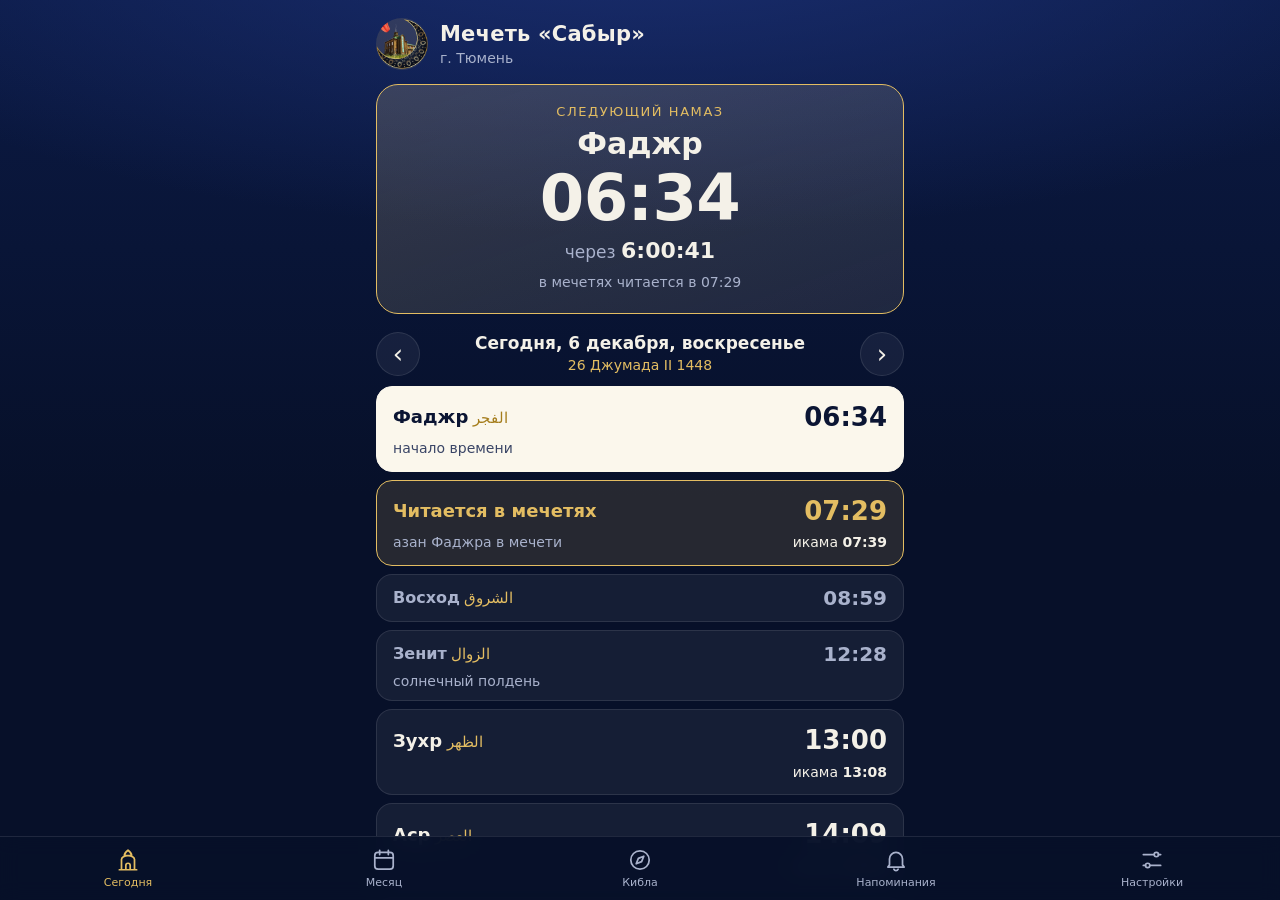
==== index.html @ 45ba85df "Веб-версия «Намаз Сабыр» для iPhone Co-Authored-By: Claude Opus 5.5 <noreply@anthropic.com>" ====
<!doctype html>
<html lang="ru">
<head>
<meta charset="utf-8">
<meta name="viewport" content="width=device-width, initial-scale=1">
<title>Намаз «Сабыр»</title>
<meta http-equiv="refresh" content="0; url=phone.html">
<link rel="canonical" href="phone.html">
</head>
<body style="background:#05070f;color:#f5f3ee;font-family:-apple-system,system-ui,sans-serif;text-align:center;padding:3rem 1rem">
<p><a href="phone.html" style="color:#e3bd62">Открыть «Намаз»</a></p>
</body>
</html>
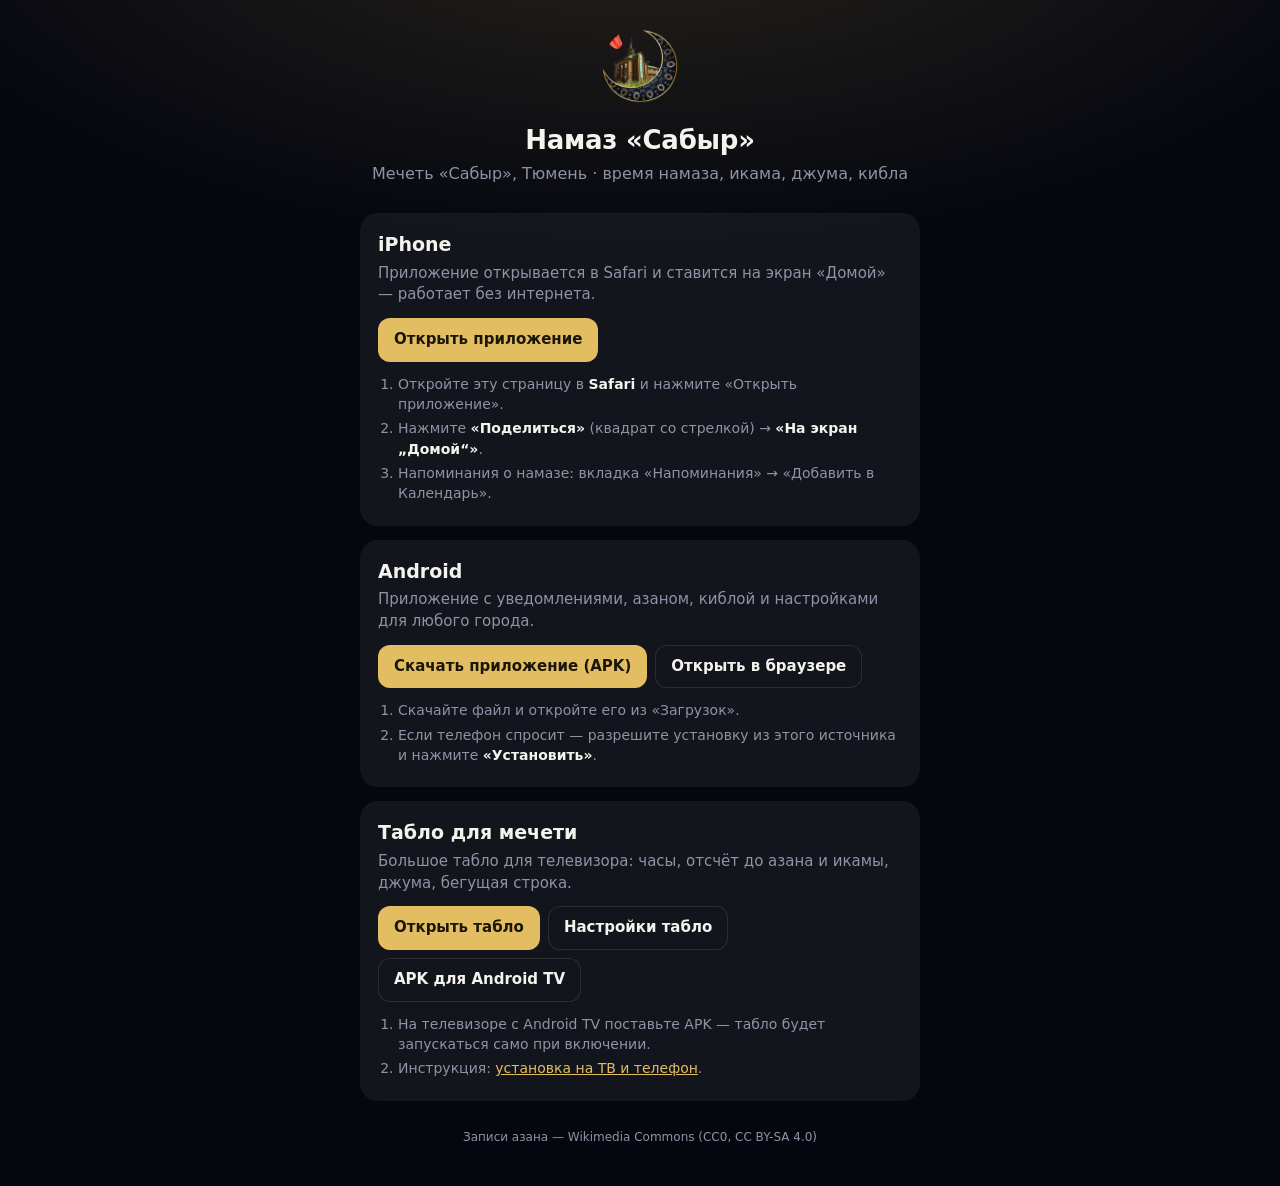
==== commit 0a92547e: "Главная страница, табло и APK для Android Co-Authored-By: Claude Opus 5.5 <noreply@anthropic.com>" ====
--- a/index.html
+++ b/index.html
@@ -2,12 +2,92 @@
 <html lang="ru">
 <head>
 <meta charset="utf-8">
-<meta name="viewport" content="width=device-width, initial-scale=1">
+<meta name="viewport" content="width=device-width, initial-scale=1, viewport-fit=cover">
 <title>Намаз «Сабыр»</title>
-<meta http-equiv="refresh" content="0; url=phone.html">
-<link rel="canonical" href="phone.html">
+<meta name="description" content="Время намаза мечети «Сабыр» (Тюмень): приложение для iPhone и Android, табло для мечети.">
+<meta name="theme-color" content="#05070f">
+<link rel="icon" href="assets/icon-192.png">
+<link rel="apple-touch-icon" href="assets/icon-180.png">
+<style>
+  :root {
+    --bg: #05070f; --card: rgba(255,255,255,.055); --hair: rgba(255,255,255,.1);
+    --text: #f5f3ee; --muted: #8e93a6; --gold: #e3bd62;
+    color-scheme: dark;
+  }
+  * { box-sizing: border-box; }
+  body {
+    margin: 0; min-height: 100vh; color: var(--text);
+    background: radial-gradient(90% 45% at 50% -10%, rgba(227,189,98,.16), transparent 70%), var(--bg);
+    font: 16px/1.45 -apple-system, "SF Pro Text", system-ui, "Segoe UI", Roboto, sans-serif;
+    padding: max(28px, env(safe-area-inset-top)) 16px 40px;
+  }
+  main { max-width: 560px; margin: 0 auto; }
+  header { text-align: center; margin-bottom: 28px; }
+  header img { width: 76px; height: 76px; border-radius: 50%; }
+  h1 { font-size: 26px; font-weight: 600; margin: 12px 0 2px; letter-spacing: -.01em; }
+  header p { color: var(--muted); margin: 0; }
+  .card { background: var(--card); border-radius: 18px; padding: 18px; margin-top: 14px; }
+  .card h2 { margin: 0 0 4px; font-size: 19px; font-weight: 600; }
+  .card p { margin: 0 0 12px; color: var(--muted); font-size: 15px; }
+  .btns { display: flex; flex-wrap: wrap; gap: 8px; }
+  .btn {
+    display: inline-block; padding: 11px 16px; border-radius: 12px; text-decoration: none;
+    background: var(--gold); color: #1b1606; font-weight: 600; font-size: 15px;
+  }
+  .btn.ghost { background: transparent; color: var(--text); box-shadow: inset 0 0 0 1px var(--hair); }
+  ol { margin: 12px 0 0; padding-left: 20px; color: var(--muted); font-size: 14px; }
+  ol li { margin: 4px 0; }
+  b { color: var(--text); font-weight: 600; }
+  footer { text-align: center; color: var(--muted); font-size: 12px; margin-top: 28px; }
+</style>
 </head>
-<body style="background:#05070f;color:#f5f3ee;font-family:-apple-system,system-ui,sans-serif;text-align:center;padding:3rem 1rem">
-<p><a href="phone.html" style="color:#e3bd62">Открыть «Намаз»</a></p>
+<body>
+<main>
+  <header>
+    <img src="assets/logo.png" alt="">
+    <h1>Намаз «Сабыр»</h1>
+    <p>Мечеть «Сабыр», Тюмень · время намаза, икама, джума, кибла</p>
+  </header>
+
+  <section class="card">
+    <h2>iPhone</h2>
+    <p>Приложение открывается в Safari и ставится на экран «Домой» — работает без интернета.</p>
+    <div class="btns"><a class="btn" href="phone.html">Открыть приложение</a></div>
+    <ol>
+      <li>Откройте эту страницу в <b>Safari</b> и нажмите «Открыть приложение».</li>
+      <li>Нажмите <b>«Поделиться»</b> (квадрат со стрелкой) → <b>«На экран „Домой“»</b>.</li>
+      <li>Напоминания о намазе: вкладка «Напоминания» → «Добавить в Календарь».</li>
+    </ol>
+  </section>
+
+  <section class="card">
+    <h2>Android</h2>
+    <p>Приложение с уведомлениями, азаном, киблой и настройками для любого города.</p>
+    <div class="btns">
+      <a class="btn" href="download/Namaz-Sabyr.apk" download>Скачать приложение (APK)</a>
+      <a class="btn ghost" href="phone.html">Открыть в браузере</a>
+    </div>
+    <ol>
+      <li>Скачайте файл и откройте его из «Загрузок».</li>
+      <li>Если телефон спросит — разрешите установку из этого источника и нажмите <b>«Установить»</b>.</li>
+    </ol>
+  </section>
+
+  <section class="card">
+    <h2>Табло для мечети</h2>
+    <p>Большое табло для телевизора: часы, отсчёт до азана и икамы, джума, бегущая строка.</p>
+    <div class="btns">
+      <a class="btn" href="tablo/index.html">Открыть табло</a>
+      <a class="btn ghost" href="tablo/admin.html">Настройки табло</a>
+      <a class="btn ghost" href="download/Tablo-Sabyr.apk" download>APK для Android TV</a>
+    </div>
+    <ol>
+      <li>На телевизоре с Android TV поставьте APK — табло будет запускаться само при включении.</li>
+      <li>Инструкция: <a href="tablo/Установка.html" style="color:var(--gold)">установка на ТВ и телефон</a>.</li>
+    </ol>
+  </section>
+
+  <footer>Записи азана — Wikimedia Commons (CC0, CC BY-SA 4.0)</footer>
+</main>
 </body>
 </html>
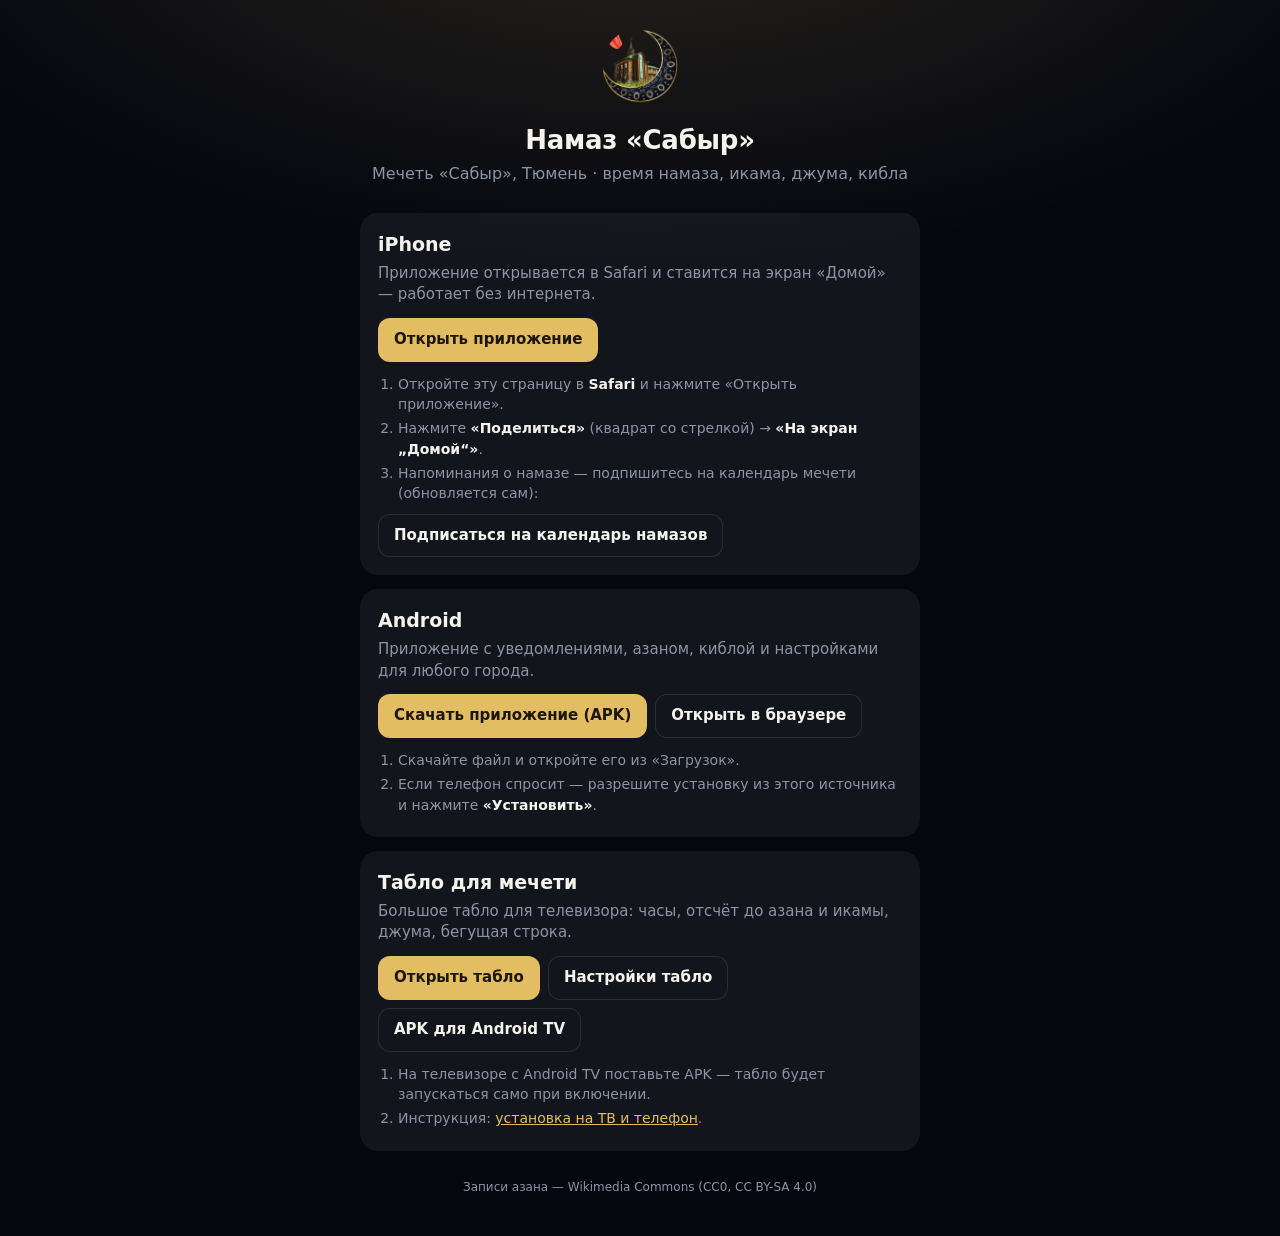
==== commit e099038d: "Подписка на календарь намазов для iPhone, файл через «Поделиться» Co-Authored-By: Claude Opus 5.5 <n" ====
--- a/index.html
+++ b/index.html
@@ -56,7 +56,10 @@
     <ol>
       <li>Откройте эту страницу в <b>Safari</b> и нажмите «Открыть приложение».</li>
       <li>Нажмите <b>«Поделиться»</b> (квадрат со стрелкой) → <b>«На экран „Домой“»</b>.</li>
-      <li>Напоминания о намазе: вкладка «Напоминания» → «Добавить в Календарь».</li>
+      <li>Напоминания о намазе — подпишитесь на календарь мечети (обновляется сам):</li>
+    </ol>
+    <div class="btns" style="margin-top:10px"><a class="btn ghost" id="sub" href="calendar/sabyr.ics">Подписаться на календарь намазов</a></div>
+    <ol style="display:none">
     </ol>
   </section>
 
@@ -87,6 +90,11 @@
     </ol>
   </section>
 
+  <script>
+    /* webcal:// — iPhone и Mac сразу предлагают подписаться (календарь обновляется сам) */
+    var sub = document.getElementById('sub');
+    if (sub && location.protocol === 'https:') sub.href = new URL('calendar/sabyr.ics', location.href).href.replace(/^https:/, 'webcal:');
+  </script>
   <footer>Записи азана — Wikimedia Commons (CC0, CC BY-SA 4.0)</footer>
 </main>
 </body>
